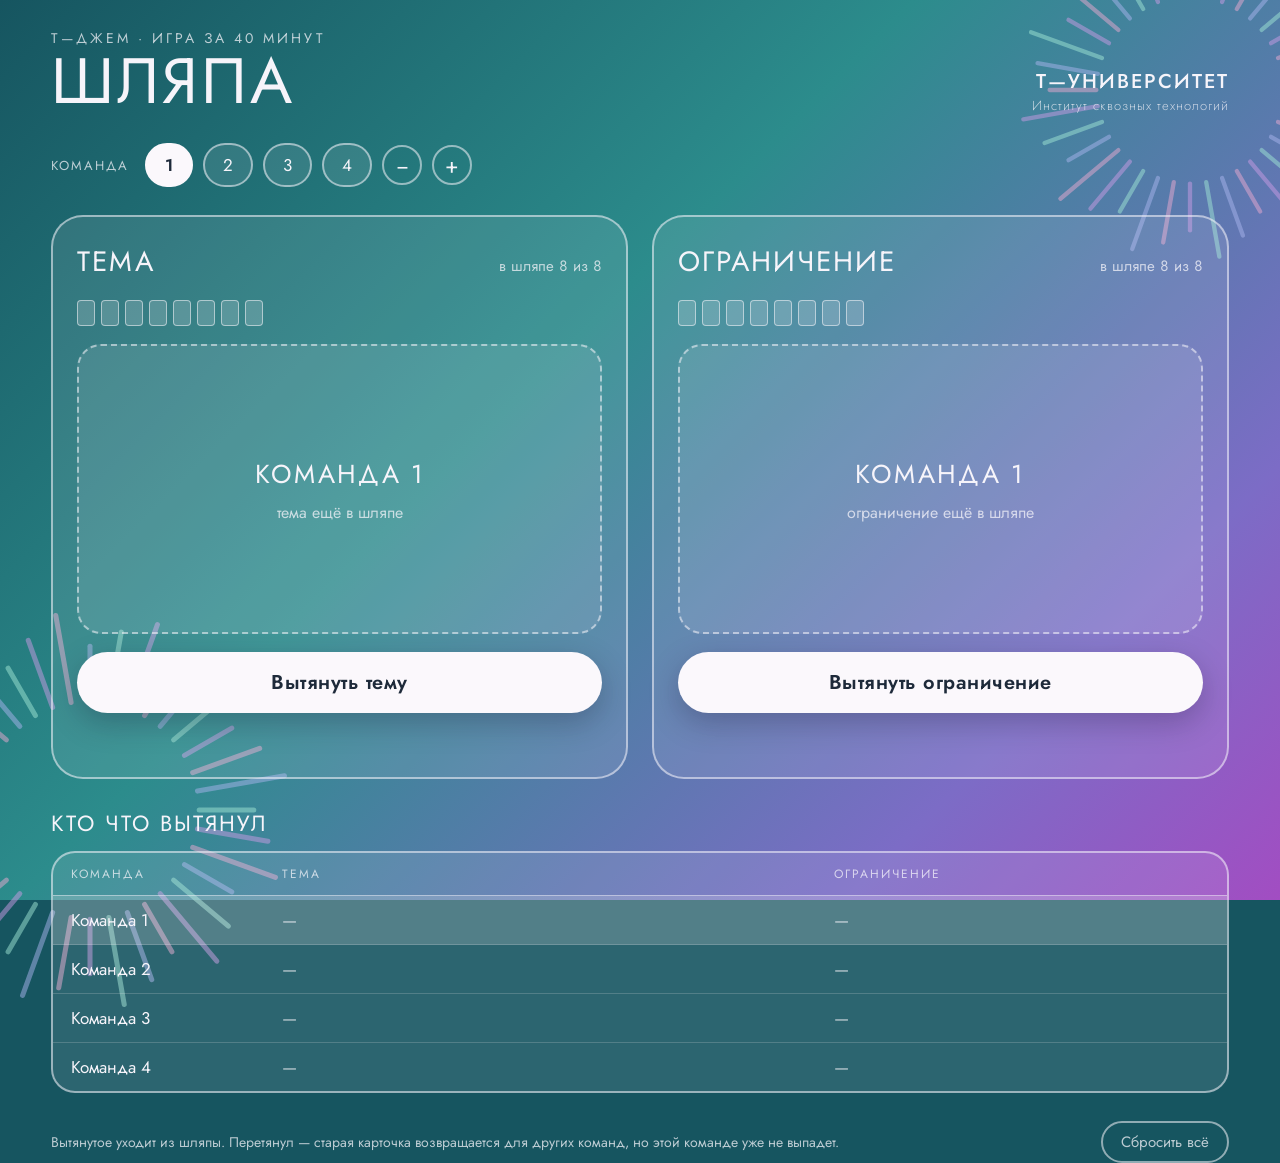
==== hat.html @ 406f6e17 "Rewrite themes as open story hooks, make audience vote verbal" ====
<!doctype html>
<html lang="ru">
<head>
<meta charset="utf-8">
<meta name="viewport" content="width=device-width, initial-scale=1, viewport-fit=cover">
<title>Шляпа Т—ДЖЕМа</title>
<link rel="stylesheet" href="https://fonts.googleapis.com/css2?family=Jost:wght@300..700&display=swap">
<style>
/* Layout: projector-first single screen. Team rail on top, two "hats" side by side, team board below. One deliberate dark look in Т—Университет gradients. */
:root {
  --bg-a: #165560; --bg-b: #2C8C8C; --bg-c: #7C6CC6; --bg-d: #A24DC2;
  --ink: #F6F4FA; --ink-soft: rgba(246,244,250,.74); --line: rgba(246,244,250,.55);
  --glass: rgba(246,244,250,.10); --glass-strong: rgba(246,244,250,.18);
  --mint: #9FE6D4; --card: #FBF8FC; --card-ink: #1E2A3A; --card-soft: #4A5568;
  --theme-band: linear-gradient(135deg, #165560 0%, #2C8C8C 100%);
  --twist-band: linear-gradient(120deg, #3E9F95 0%, #7C6CC6 55%, #A24DC2 100%);
  --joker-band: linear-gradient(135deg, #9E4380 0%, #C47AAE 100%);
  --font: 'Jost', 'Trebuchet MS', Arial, sans-serif;
  color-scheme: dark;
}
html, body { height: 100%; }
body {
  background: linear-gradient(135deg, var(--bg-a) 0%, var(--bg-b) 42%, var(--bg-c) 80%, var(--bg-d) 100%) fixed, var(--bg-a);
  color: var(--ink); font-family: var(--font); font-size: 18px;
  padding-inline: clamp(16px, 4vw, 56px); padding-block: 28px 40px;
  overflow-x: hidden; position: relative;
}
.rays { position: fixed; pointer-events: none; opacity: .5; z-index: 0; }
.rays.r1 { right: -90px; top: -90px; width: 360px; }
.rays.r2 { left: -120px; bottom: -120px; width: 420px; }
.wrap { position: relative; z-index: 1; max-width: 1400px; margin-inline: auto; display: flex; flex-direction: column; gap: 28px; }

header { display: flex; flex-wrap: wrap; align-items: flex-end; justify-content: space-between; gap: 16px; }
.brand small { display: block; font-size: 14px; letter-spacing: 3px; text-transform: uppercase; color: var(--ink-soft); }
.brand h1 { font-size: clamp(36px, 5vw, 64px); font-weight: 400; letter-spacing: 3px; text-transform: uppercase; line-height: 1.05; text-wrap: balance; }
.wordmark { font-size: 20px; letter-spacing: 2px; font-weight: 500; text-align: right; }
.wordmark span { display: block; font-size: 13px; font-weight: 300; letter-spacing: 1px; color: var(--ink-soft); }

.rail { display: flex; flex-wrap: wrap; align-items: center; gap: 10px; }
.rail .label { font-size: 13px; letter-spacing: 2px; text-transform: uppercase; color: var(--ink-soft); margin-right: 6px; }
button { font: inherit; color: inherit; cursor: pointer; }
button:focus-visible { outline: 3px solid var(--mint); outline-offset: 3px; }
.chip { border: 2px solid var(--line); background: var(--glass); border-radius: 999px; padding: 8px 18px; font-size: 17px; transition: background .2s, color .2s; }
.chip[aria-pressed="true"] { background: var(--card); color: var(--card-ink); border-color: var(--card); font-weight: 600; }
.chip .tick { color: var(--mint); margin-left: 6px; }
.chip[aria-pressed="true"] .tick { color: #2C8C8C; }
.step { width: 40px; height: 40px; border-radius: 50%; border: 2px solid var(--line); background: transparent; font-size: 22px; line-height: 1; }
.step:disabled { opacity: .35; cursor: default; }

.hats { display: grid; grid-template-columns: repeat(auto-fit, minmax(min(100%, 420px), 1fr)); gap: 24px; }
.hat { border: 2px solid var(--line); background: var(--glass); border-radius: 32px; padding: 24px; display: flex; flex-direction: column; gap: 18px; min-width: 0; }
.hat-head { display: flex; justify-content: space-between; align-items: baseline; gap: 12px; flex-wrap: wrap; }
.hat-head h2 { font-size: 28px; font-weight: 400; letter-spacing: 2px; text-transform: uppercase; }
.left { font-size: 15px; color: var(--ink-soft); font-variant-numeric: tabular-nums; }
.pile { display: flex; gap: 6px; flex-wrap: wrap; }
.pile i { width: 18px; height: 26px; border-radius: 4px; border: 1.5px solid var(--line); background: var(--glass-strong); transition: opacity .3s, transform .3s; }
.pile i.out { opacity: .15; transform: translateY(4px); }

.stage { perspective: 1400px; min-height: 290px; display: grid; }
.card { position: relative; transform-style: preserve-3d; transition: transform .7s cubic-bezier(.2,.8,.2,1); border-radius: 24px; min-height: 290px; }
.card.flipped { transform: rotateY(180deg); }
.face { position: absolute; inset: 0; backface-visibility: hidden; -webkit-backface-visibility: hidden; border-radius: 24px; overflow: hidden; display: flex; flex-direction: column; }
.back { border: 2px dashed var(--line); background: var(--glass); align-items: center; justify-content: center; gap: 8px; text-align: center; padding: 24px; }
.back b { font-size: 26px; font-weight: 400; letter-spacing: 2px; text-transform: uppercase; }
.back span { color: var(--ink-soft); font-size: 16px; }
.back.spinning b { animation: jitter .12s linear infinite; }
.front { transform: rotateY(180deg); background: var(--card); color: var(--card-ink); box-shadow: 0 24px 60px rgba(20,10,40,.35); }
.band { padding: 18px 24px; color: var(--ink); display: flex; flex-direction: column; gap: 6px; }
.band small { font-size: 12px; letter-spacing: 2px; text-transform: uppercase; opacity: .85; }
.band strong { font-size: clamp(22px, 2.4vw, 30px); font-weight: 500; text-transform: uppercase; letter-spacing: .5px; line-height: 1.1; text-wrap: balance; }
.body { padding: 18px 24px 22px; display: flex; flex-direction: column; gap: 10px; flex: 1; }
.body p { font-size: clamp(19px, 1.8vw, 23px); line-height: 1.3; text-wrap: pretty; }
.body .hint { font-size: 15px; color: var(--card-soft); }
.twist .body p { font-size: clamp(26px, 2.8vw, 36px); font-weight: 500; line-height: 1.15; }

.actions { display: flex; gap: 10px; flex-wrap: wrap; }
.draw { flex: 1; min-width: 200px; border: 0; border-radius: 999px; padding: 16px 24px; background: var(--card); color: var(--card-ink); font-size: 20px; font-weight: 600; letter-spacing: .5px; box-shadow: 0 10px 30px rgba(20,10,40,.25); transition: transform .15s; }
.draw:hover:not(:disabled) { transform: translateY(-2px); }
.draw:disabled { opacity: .45; cursor: default; }
.note { min-height: 22px; font-size: 15px; color: var(--mint); }

.board h2 { font-size: 22px; font-weight: 400; letter-spacing: 2px; text-transform: uppercase; margin-bottom: 12px; }
.table-wrap { overflow-x: auto; border: 2px solid var(--line); border-radius: 24px; background: var(--glass); }
table { width: 100%; border-collapse: collapse; min-width: 560px; }
th, td { text-align: left; padding: 12px 18px; font-size: 17px; vertical-align: top; }
th { font-size: 12px; letter-spacing: 2px; text-transform: uppercase; color: var(--ink-soft); font-weight: 400; border-bottom: 1px solid var(--line); }
tbody tr { cursor: pointer; transition: background .2s; }
tbody tr + tr td { border-top: 1px solid rgba(246,244,250,.18); }
tbody tr:hover { background: var(--glass); }
tbody tr.cur { background: var(--glass-strong); }
td.empty { color: var(--ink-soft); }

footer { display: flex; justify-content: space-between; align-items: center; flex-wrap: wrap; gap: 12px; font-size: 14px; color: var(--ink-soft); }
.reset { border: 2px solid var(--line); background: transparent; border-radius: 999px; padding: 8px 18px; font-size: 15px; }
.reset.armed { background: #F6D0E4; color: #5A1F48; border-color: #F6D0E4; font-weight: 600; }

@keyframes jitter { 0% { transform: translateY(-2px) } 50% { transform: translateY(2px) } 100% { transform: translateY(-2px) } }
@media (prefers-reduced-motion: reduce) { .card { transition: none; } .back.spinning b { animation: none; } }
</style>
<style>*{box-sizing:border-box;margin:0;padding:0}[hidden]{display:none!important}</style>
</head>
<body>

<svg class="rays r1" viewBox="-100 -100 200 200" aria-hidden="true"></svg>
<svg class="rays r2" viewBox="-100 -100 200 200" aria-hidden="true"></svg>

<div class="wrap">
  <header>
    <div class="brand"><small>Т—ДЖЕМ · игра за 40 минут</small><h1>Шляпа</h1></div>
    <div class="wordmark">Т—УНИВЕРСИТЕТ<span>Институт сквозных технологий</span></div>
  </header>

  <div class="rail" id="rail" aria-label="Команды"></div>

  <section class="hats">
    <div class="hat" id="hat-theme"></div>
    <div class="hat" id="hat-twist"></div>
  </section>

  <section class="board">
    <h2>Кто что вытянул</h2>
    <div class="table-wrap"><table><thead><tr><th style="width:18%">Команда</th><th style="width:47%">Тема</th><th>Ограничение</th></tr></thead><tbody id="rows"></tbody></table></div>
  </section>

  <footer>
    <span>Вытянутое уходит из шляпы. Перетянул — старая карточка возвращается для других команд, но этой команде уже не выпадет.</span>
    <button class="reset" id="reset">Сбросить всё</button>
  </footer>
</div>

<script>
const KINDS = {
  theme: {
    title: 'Тема', verb: 'тему', band: 'var(--theme-band)', small: 'Кейс',
    items: [
      {"t": "Беспилотные системы", "d": "Небо над городом принадлежит дронам. Однажды один из них перестал слушаться.", "h": "Кто им управляет и что игрок должен исправить?"},
      {"t": "Цифровое строительство", "d": "Город, который строится сам. Игрок — инженер, который учится с ним договариваться.", "h": "Как город показывает, что ему плохо?"},
      {"t": "Машинное обучение и ИИ", "d": "Ваш напарник — нейросеть, которая учится на каждом вашем ходе. Однажды она играет лучше вас.", "h": "Чему она научилась и что теперь делать игроку?"},
      {"t": "Медиатехнологии", "d": "Одна новость может перевернуть мир. Игрок решает, что и как показать людям.", "h": "Что будет, если показать не то?"},
      {"t": "Web-разработка и дизайн", "d": "Интернет — огромный мир, каждый сайт в нём — отдельная страна. Одна из них сломалась.", "h": "Как выглядит путешествие по сайтам?"},
      {"t": "Международный бизнес", "d": "Ваша маленькая компания выходит на рынок, где у каждой страны свои странные правила.", "h": "Как договориться с тем, кто играет по-другому?"},
      {"t": "Разработка игр", "d": "Вы застряли внутри недоделанной игры. Чтобы выбраться, её нужно доделать изнутри.", "h": "Чего в ней не хватает и кто вам мешает?"},
      {"t": "Джокер", "d": "Любое направление ИСТ — или смесь двух. Придумайте свой мир с нуля.", "h": "Например: дроны + ИИ, умный город + бизнес.", "joker": true}
    ]
  },
  twist: {
    title: 'Ограничение', verb: 'ограничение', band: 'var(--twist-band)', small: 'Твист · 20-я минута',
    items: [
      { t: 'Одна сессия — не дольше 30 секунд' }, { t: 'Играют одной рукой в метро' },
      { t: 'В игре нет ни слова текста' }, { t: 'Только кооператив на двоих' },
      { t: 'Всё управление — одна кнопка' }, { t: 'Главный герой — не человек' },
      { t: 'Игрок не может проиграть' }, { t: 'Всё происходит в одной комнате' }
    ]
  }
};
const KEY = 'tjam-hat-v1';
const MIN_T = 2, MAX_T = 8;
const reduced = matchMedia('(prefers-reduced-motion: reduce)').matches;

let S = load() || fresh(4);
let busy = false;

function fresh(n) { return { n, cur: 0, held: { theme: {}, twist: {} }, rejected: { theme: {}, twist: {} } }; }
function load() { try { const s = JSON.parse(localStorage.getItem(KEY)); return s && s.held ? s : null; } catch { return null; } }
function save() { try { localStorage.setItem(KEY, JSON.stringify(S)); } catch {} }

// What is physically in the hat: everything no team currently holds.
function inHat(kind) { const held = new Set(Object.values(S.held[kind])); return KINDS[kind].items.map((_, i) => i).filter(i => !held.has(i)); }
// What this team may draw: in the hat, minus what it already rejected.
function poolFor(kind, team) { const rej = new Set(S.rejected[kind][team] || []); return inHat(kind).filter(i => !rej.has(i)); }

function rays(svg) {
  const cols = ['#9FE6D4', '#C99BE4', '#E9A9D0', '#A7B4EC'];
  let out = '';
  for (let k = 0; k < 36; k++) {
    const a = k / 36 * Math.PI * 2, r1 = 52, r2 = 52 + 26 + (k % 3) * 8;
    out += `<line x1="${(Math.cos(a) * r1).toFixed(1)}" y1="${(Math.sin(a) * r1).toFixed(1)}" x2="${(Math.cos(a) * r2).toFixed(1)}" y2="${(Math.sin(a) * r2).toFixed(1)}" stroke="${cols[k % 4]}" stroke-width="2.4" stroke-linecap="round"/>`;
  }
  svg.innerHTML = out;
}
document.querySelectorAll('.rays').forEach(rays);

function esc(s) { return s.replace(/[&<>"]/g, c => ({ '&': '&amp;', '<': '&lt;', '>': '&gt;', '"': '&quot;' }[c])); }

function frontHTML(kind, idx) {
  const K = KINDS[kind], it = K.items[idx];
  const band = it.joker ? 'var(--joker-band)' : K.band;
  if (kind === 'theme') return `<div class="band" style="background:${band}"><small>${K.small}</small><strong>${esc(it.t)}</strong></div><div class="body"><p>${esc(it.d)}</p><p class="hint">${esc(it.h)}</p></div>`;
  return `<div class="band" style="background:${band}"><small>${K.small}</small><strong>Ограничение</strong></div><div class="body"><p>${esc(it.t)}</p><p class="hint">Встройте его в игру. Обыграли — +2 балла.</p></div>`;
}

function renderHat(kind) {
  const K = KINDS[kind], box = document.getElementById('hat-' + kind);
  const mine = S.held[kind][S.cur];
  const hat = new Set(inHat(kind));
  const pool = poolFor(kind, S.cur);
  const pile = K.items.map((_, i) => `<i class="${hat.has(i) ? '' : 'out'}"></i>`).join('');
  const label = mine == null ? `Вытянуть ${K.verb}` : `Перетянуть ${K.verb}`;
  box.innerHTML = `
    <div class="hat-head"><h2>${K.title}</h2><span class="left">в шляпе ${hat.size} из ${K.items.length}</span></div>
    <div class="pile" aria-hidden="true">${pile}</div>
    <div class="stage"><div class="card ${mine != null ? 'flipped' : ''}" id="card-${kind}">
      <div class="face back"><b>Команда ${S.cur + 1}</b><span>${K.title.toLowerCase()} ещё в шляпе</span></div>
      <div class="face front ${kind}">${mine != null ? frontHTML(kind, mine) : ''}</div>
    </div></div>
    <div class="actions"><button class="draw" id="draw-${kind}" ${pool.length && !busy ? '' : 'disabled'}>${label}</button></div>
    <div class="note" id="note-${kind}" role="status">${pool.length ? '' : 'Для этой команды в шляпе больше ничего нет'}</div>`;
  box.querySelector('.draw').addEventListener('click', () => draw(kind));
}

function renderRail() {
  const rail = document.getElementById('rail');
  let h = '<span class="label">Команда</span>';
  for (let t = 0; t < S.n; t++) {
    const done = S.held.theme[t] != null;
    h += `<button class="chip" aria-pressed="${t === S.cur}" data-t="${t}">${t + 1}${done ? '<span class="tick">●</span>' : ''}</button>`;
  }
  h += `<button class="step" id="minus" aria-label="Убрать команду" ${S.n <= MIN_T || busy ? 'disabled' : ''}>−</button><button class="step" id="plus" aria-label="Добавить команду" ${S.n >= MAX_T || busy ? 'disabled' : ''}>+</button>`;
  rail.innerHTML = h;
  rail.querySelectorAll('.chip').forEach(b => b.addEventListener('click', () => select(+b.dataset.t)));
  rail.querySelector('#minus').addEventListener('click', () => setCount(S.n - 1));
  rail.querySelector('#plus').addEventListener('click', () => setCount(S.n + 1));
}

function renderRows() {
  let h = '';
  for (let t = 0; t < S.n; t++) {
    const th = S.held.theme[t], tw = S.held.twist[t];
    h += `<tr class="${t === S.cur ? 'cur' : ''}" data-t="${t}"><td>Команда ${t + 1}</td>
      <td class="${th == null ? 'empty' : ''}">${th == null ? '—' : esc(KINDS.theme.items[th].t)}</td>
      <td class="${tw == null ? 'empty' : ''}">${tw == null ? '—' : esc(KINDS.twist.items[tw].t)}</td></tr>`;
  }
  const body = document.getElementById('rows');
  body.innerHTML = h;
  body.querySelectorAll('tr').forEach(r => r.addEventListener('click', () => select(+r.dataset.t)));
}

function render() { renderRail(); renderHat('theme'); renderHat('twist'); renderRows(); }

function select(t) { if (busy) return; S.cur = t; save(); render(); }

function setCount(n) {
  if (busy || n < MIN_T || n > MAX_T) return;
  // Removed teams put their cards back into the hat.
  for (const kind of ['theme', 'twist']) for (let t = n; t < S.n; t++) { delete S.held[kind][t]; delete S.rejected[kind][t]; }
  S.n = n; if (S.cur >= n) S.cur = n - 1; save(); render();
}

function draw(kind) {
  if (busy) return;
  const team = S.cur, pool = poolFor(kind, team);
  if (!pool.length) return;
  const pick = pool[Math.floor(Math.random() * pool.length)];
  const old = S.held[kind][team];
  busy = true;
  render();

  const card = document.getElementById('card-' + kind);
  const back = card.querySelector('.back');
  const label = back.querySelector('b');
  const finish = () => {
    if (old != null) (S.rejected[kind][team] ||= []).push(old);
    S.held[kind][team] = pick;
    save();
    card.querySelector('.front').innerHTML = frontHTML(kind, pick);
    back.classList.remove('spinning');
    requestAnimationFrame(() => card.classList.add('flipped'));
    setTimeout(() => { busy = false; render(); }, reduced ? 0 : 750);
  };

  if (old != null) card.classList.remove('flipped');
  if (reduced) return finish();

  // Rummage in the hat: names flicker fast, then slow down before the reveal.
  back.classList.add('spinning');
  back.querySelector('span').textContent = 'тянем из шляпы…';
  const names = pool.length > 1 ? pool : KINDS[kind].items.map((_, i) => i);
  let step = 0, delay = 60;
  const tick = () => {
    const i = names[(step + Math.floor(Math.random() * names.length)) % names.length];
    const it = KINDS[kind].items[i];
    label.textContent = it.t;
    step++; delay *= 1.13;
    if (delay < 420) setTimeout(tick, delay); else setTimeout(finish, 250);
  };
  setTimeout(tick, old != null ? 450 : 0);
}

const resetBtn = document.getElementById('reset');
let armTimer;
resetBtn.addEventListener('click', () => {
  if (busy) return;
  if (!resetBtn.classList.contains('armed')) {
    resetBtn.classList.add('armed'); resetBtn.textContent = 'Точно сбросить? Нажмите ещё раз';
    armTimer = setTimeout(() => { resetBtn.classList.remove('armed'); resetBtn.textContent = 'Сбросить всё'; }, 3000);
    return;
  }
  clearTimeout(armTimer);
  S = fresh(S.n); save(); render();
  resetBtn.classList.remove('armed'); resetBtn.textContent = 'Сбросить всё';
});

render();
</script>
</body>
</html>
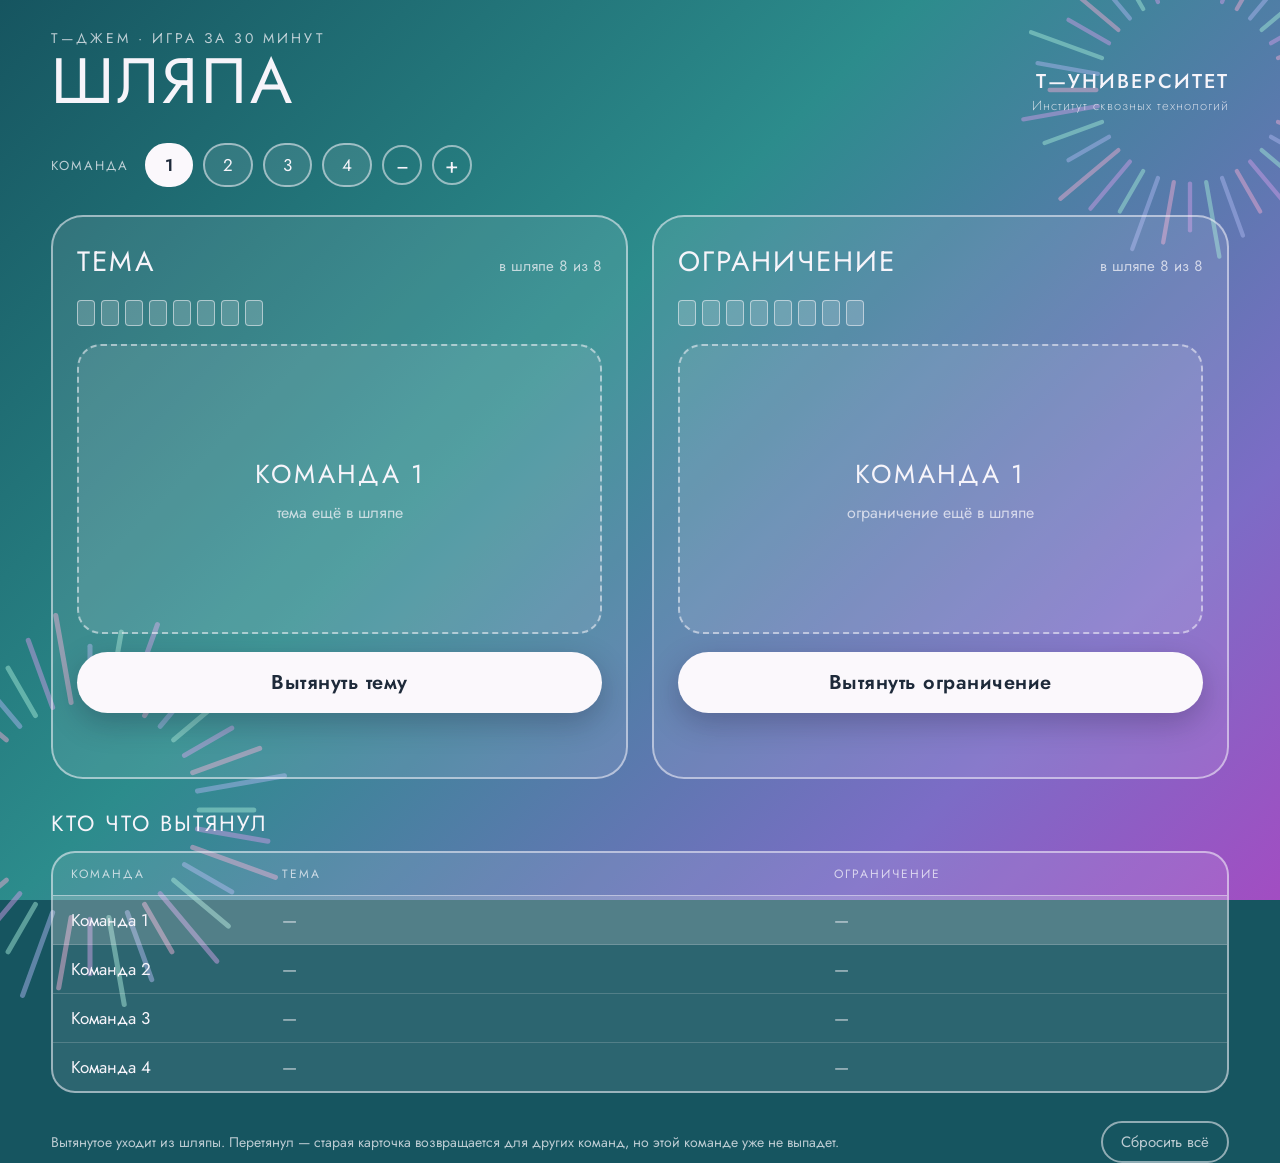
==== commit 3c7e6d78: "Update remaining 40-minute mentions" ====
--- a/hat.html
+++ b/hat.html
@@ -94,6 +94,12 @@
 .reset { border: 2px solid var(--line); background: transparent; border-radius: 999px; padding: 8px 18px; font-size: 15px; }
 .reset.armed { background: #F6D0E4; color: #5A1F48; border-color: #F6D0E4; font-weight: 600; }
 
+.theme-front .band { padding: 12px 24px; }
+.theme-front .body { justify-content: center; gap: 16px; padding: 20px 24px 26px; }
+.theme-front .big { font-size: clamp(40px, 5vw, 76px); font-weight: 500; line-height: 1.02; text-transform: uppercase; letter-spacing: 1px; text-wrap: balance; color: #165560; }
+.theme-front.joker .big { color: #9E4380; }
+.theme-front .ex { font-size: clamp(17px, 1.6vw, 21px); color: var(--card-soft); letter-spacing: .5px; }
+
 @keyframes jitter { 0% { transform: translateY(-2px) } 50% { transform: translateY(2px) } 100% { transform: translateY(-2px) } }
 @media (prefers-reduced-motion: reduce) { .card { transition: none; } .back.spinning b { animation: none; } }
 </style>
@@ -106,7 +112,7 @@
 
 <div class="wrap">
   <header>
-    <div class="brand"><small>Т—ДЖЕМ · игра за 40 минут</small><h1>Шляпа</h1></div>
+    <div class="brand"><small>Т—ДЖЕМ · игра за 30 минут</small><h1>Шляпа</h1></div>
     <div class="wordmark">Т—УНИВЕРСИТЕТ<span>Институт сквозных технологий</span></div>
   </header>
 
@@ -131,16 +137,16 @@
 <script>
 const KINDS = {
   theme: {
-    title: 'Тема', verb: 'тему', band: 'var(--theme-band)', small: 'Кейс',
+    title: 'Тема', verb: 'тему', band: 'var(--theme-band)', small: 'Тема',
     items: [
-      {"t": "Беспилотные системы", "d": "Небо над городом принадлежит дронам. Однажды один из них перестал слушаться.", "h": "Кто им управляет и что игрок должен исправить?"},
-      {"t": "Цифровое строительство", "d": "Город, который строится сам. Игрок — инженер, который учится с ним договариваться.", "h": "Как город показывает, что ему плохо?"},
-      {"t": "Машинное обучение и ИИ", "d": "Ваш напарник — нейросеть, которая учится на каждом вашем ходе. Однажды она играет лучше вас.", "h": "Чему она научилась и что теперь делать игроку?"},
-      {"t": "Медиатехнологии", "d": "Одна новость может перевернуть мир. Игрок решает, что и как показать людям.", "h": "Что будет, если показать не то?"},
-      {"t": "Web-разработка и дизайн", "d": "Интернет — огромный мир, каждый сайт в нём — отдельная страна. Одна из них сломалась.", "h": "Как выглядит путешествие по сайтам?"},
-      {"t": "Международный бизнес", "d": "Ваша маленькая компания выходит на рынок, где у каждой страны свои странные правила.", "h": "Как договориться с тем, кто играет по-другому?"},
-      {"t": "Разработка игр", "d": "Вы застряли внутри недоделанной игры. Чтобы выбраться, её нужно доделать изнутри.", "h": "Чего в ней не хватает и кто вам мешает?"},
-      {"t": "Джокер", "d": "Любое направление ИСТ — или смесь двух. Придумайте свой мир с нуля.", "h": "Например: дроны + ИИ, умный город + бизнес.", "joker": true}
+      {"t": "Взгляд сверху", "dir": "Беспилотные системы", "ex": "дроны · птицы · шпионы"},
+      {"t": "Живой город", "dir": "Цифровое строительство", "ex": "стройка · соседи · умный дом"},
+      {"t": "Он учится", "dir": "Машинное обучение и ИИ", "ex": "питомец · соперник · робот"},
+      {"t": "Одна новость", "dir": "Медиатехнологии", "ex": "блогер · сенсация · фейк"},
+      {"t": "Ссылка в другой мир", "dir": "Web-разработка и дизайн", "ex": "портал · браузер · лабиринт"},
+      {"t": "Чужие правила", "dir": "Международный бизнес", "ex": "путешествие · торговля · инопланетяне"},
+      {"t": "Игра внутри игры", "dir": "Разработка игр", "ex": "баг · разработчик · NPC"},
+      {"t": "Своя тема", "dir": "Джокер", "joker": true, "ex": "любое направление ИСТ · смесь двух"}
     ]
   },
   twist: {
@@ -185,7 +191,7 @@
 function frontHTML(kind, idx) {
   const K = KINDS[kind], it = K.items[idx];
   const band = it.joker ? 'var(--joker-band)' : K.band;
-  if (kind === 'theme') return `<div class="band" style="background:${band}"><small>${K.small}</small><strong>${esc(it.t)}</strong></div><div class="body"><p>${esc(it.d)}</p><p class="hint">${esc(it.h)}</p></div>`;
+  if (kind === 'theme') return `<div class="band" style="background:${band}"><small>Тема · ${esc(it.dir)}</small></div><div class="body"><strong class="big">${esc(it.t)}</strong><span class="ex">${esc(it.ex)}</span></div>`;
   return `<div class="band" style="background:${band}"><small>${K.small}</small><strong>Ограничение</strong></div><div class="body"><p>${esc(it.t)}</p><p class="hint">Встройте его в игру. Обыграли — +2 балла.</p></div>`;
 }
 
@@ -201,7 +207,7 @@
     <div class="pile" aria-hidden="true">${pile}</div>
     <div class="stage"><div class="card ${mine != null ? 'flipped' : ''}" id="card-${kind}">
       <div class="face back"><b>Команда ${S.cur + 1}</b><span>${K.title.toLowerCase()} ещё в шляпе</span></div>
-      <div class="face front ${kind}">${mine != null ? frontHTML(kind, mine) : ''}</div>
+      <div class="face front ${kind}${kind === 'theme' ? ' theme-front' + (mine != null && KINDS.theme.items[mine].joker ? ' joker' : '') : ''}">${mine != null ? frontHTML(kind, mine) : ''}</div>
     </div></div>
     <div class="actions"><button class="draw" id="draw-${kind}" ${pool.length && !busy ? '' : 'disabled'}>${label}</button></div>
     <div class="note" id="note-${kind}" role="status">${pool.length ? '' : 'Для этой команды в шляпе больше ничего нет'}</div>`;
@@ -263,6 +269,7 @@
     S.held[kind][team] = pick;
     save();
     card.querySelector('.front').innerHTML = frontHTML(kind, pick);
+    if (kind === 'theme') card.querySelector('.front').className = 'face front theme theme-front' + (KINDS.theme.items[pick].joker ? ' joker' : '');
     back.classList.remove('spinning');
     requestAnimationFrame(() => card.classList.add('flipped'));
     setTimeout(() => { busy = false; render(); }, reduced ? 0 : 750);
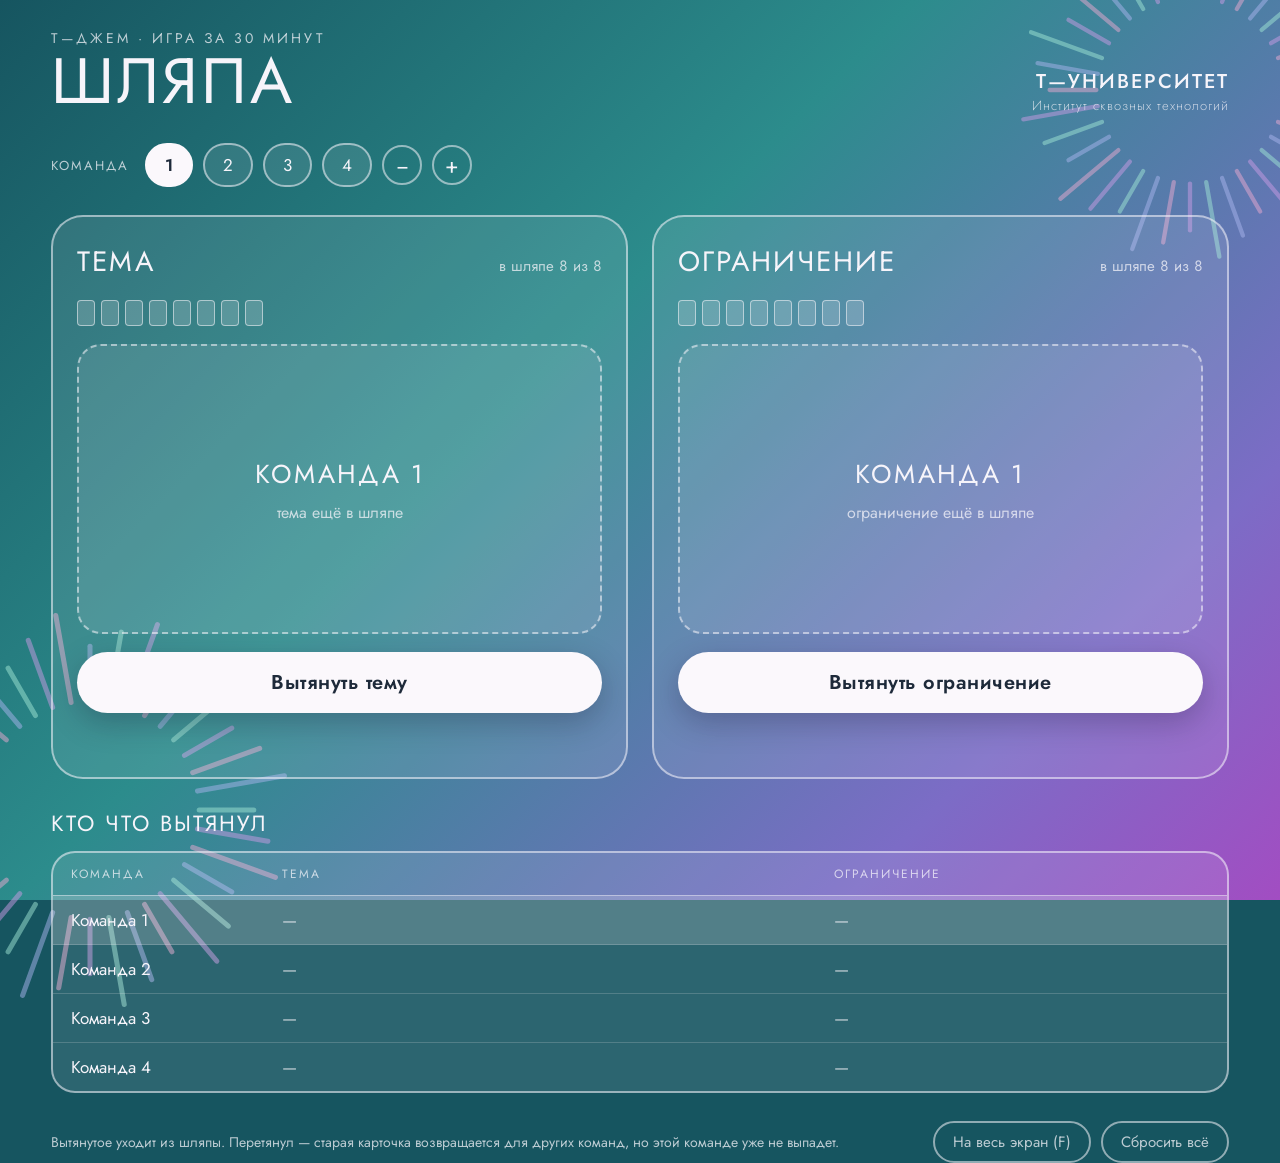
==== commit a7e7e1b5: "Add fullscreen button to hat" ====
--- a/hat.html
+++ b/hat.html
@@ -130,7 +130,7 @@
 
   <footer>
     <span>Вытянутое уходит из шляпы. Перетянул — старая карточка возвращается для других команд, но этой команде уже не выпадет.</span>
-    <button class="reset" id="reset">Сбросить всё</button>
+    <span style="display:flex;gap:10px;flex-wrap:wrap"><button class="reset" id="full">На весь экран (F)</button><button class="reset" id="reset">Сбросить всё</button></span>
   </footer>
 </div>
 
@@ -307,6 +307,15 @@
   resetBtn.classList.remove('armed'); resetBtn.textContent = 'Сбросить всё';
 });
 
+const fullBtn = document.getElementById('full');
+function toggleFull() {
+  const p = document.fullscreenElement ? document.exitFullscreen() : document.documentElement.requestFullscreen?.();
+  p?.catch?.(() => {});
+}
+fullBtn.addEventListener('click', toggleFull);
+document.addEventListener('fullscreenchange', () => { fullBtn.textContent = document.fullscreenElement ? 'Выйти из полного экрана' : 'На весь экран (F)'; });
+document.addEventListener('keydown', e => { if ((e.key === 'f' || e.key === 'F' || e.key === 'а' || e.key === 'А') && !e.metaKey && !e.ctrlKey) toggleFull(); });
+
 render();
 </script>
 </body>
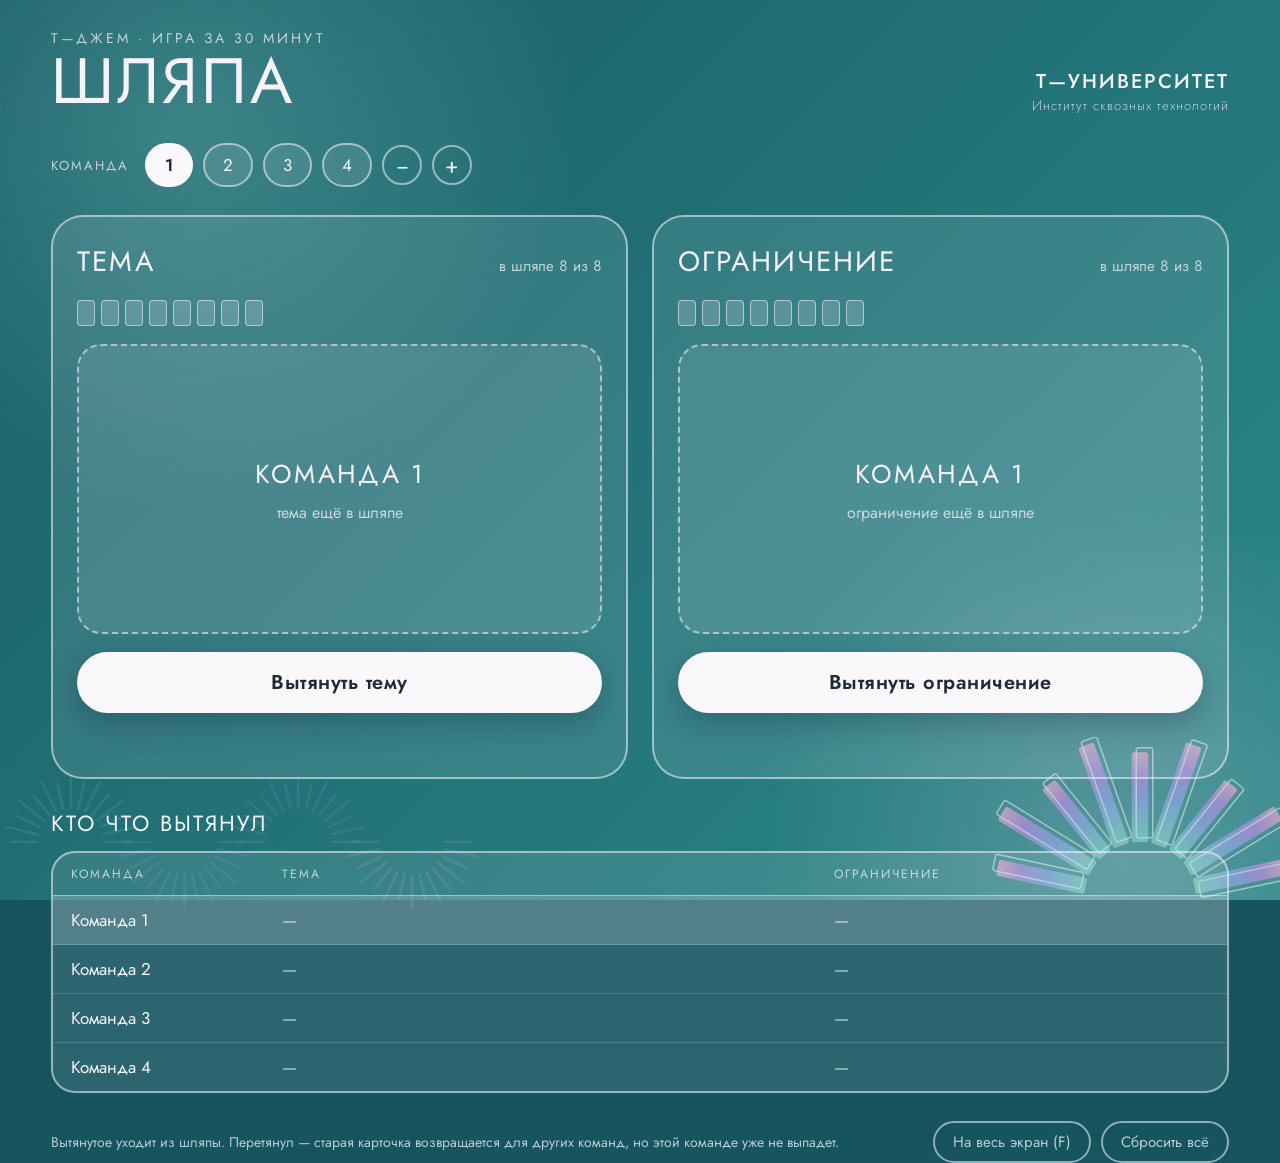
==== commit a3d2a1d8: "Ambient motion in hat and timer, fix invisible draw lines" ====
--- a/hat.html
+++ b/hat.html
@@ -5,9 +5,11 @@
 <meta name="viewport" content="width=device-width, initial-scale=1, viewport-fit=cover">
 <title>Шляпа Т—ДЖЕМа</title>
 <link rel="stylesheet" href="https://fonts.googleapis.com/css2?family=Jost:wght@300..700&display=swap">
+<link rel="stylesheet" href="assets/motion.css">
+<script src="assets/motion.js"></script>
 <style>
 /* Layout: projector-first single screen. Team rail on top, two "hats" side by side, team board below. One deliberate dark look in Т—Университет gradients. */
-:root {
+:root { --motion-bg: linear-gradient(135deg, #165560 0%, #2C8C8C 42%, #7C6CC6 80%, #A24DC2 100%);
   --bg-a: #165560; --bg-b: #2C8C8C; --bg-c: #7C6CC6; --bg-d: #A24DC2;
   --ink: #F6F4FA; --ink-soft: rgba(246,244,250,.74); --line: rgba(246,244,250,.55);
   --glass: rgba(246,244,250,.10); --glass-strong: rgba(246,244,250,.18);
@@ -107,8 +109,6 @@
 </head>
 <body>
 
-<svg class="rays r1" viewBox="-100 -100 200 200" aria-hidden="true"></svg>
-<svg class="rays r2" viewBox="-100 -100 200 200" aria-hidden="true"></svg>
 
 <div class="wrap">
   <header>
@@ -150,7 +150,7 @@
     ]
   },
   twist: {
-    title: 'Ограничение', verb: 'ограничение', band: 'var(--twist-band)', small: 'Твист · 20-я минута',
+    title: 'Ограничение', verb: 'ограничение', band: 'var(--twist-band)', small: 'Твист · 15-я минута',
     items: [
       { t: 'Одна сессия — не дольше 30 секунд' }, { t: 'Играют одной рукой в метро' },
       { t: 'В игре нет ни слова текста' }, { t: 'Только кооператив на двоих' },
@@ -184,7 +184,6 @@
   }
   svg.innerHTML = out;
 }
-document.querySelectorAll('.rays').forEach(rays);
 
 function esc(s) { return s.replace(/[&<>"]/g, c => ({ '&': '&amp;', '<': '&lt;', '>': '&gt;', '"': '&quot;' }[c])); }
 
@@ -316,6 +315,7 @@
 document.addEventListener('fullscreenchange', () => { fullBtn.textContent = document.fullscreenElement ? 'Выйти из полного экрана' : 'На весь экран (F)'; });
 document.addEventListener('keydown', e => { if ((e.key === 'f' || e.key === 'F' || e.key === 'а' || e.key === 'А') && !e.metaKey && !e.ctrlKey) toggleFull(); });
 
+motion({ fan: 'right:-10px;bottom:-10px;width:300px;height:173px;opacity:.7', wave: 'left:-30px;bottom:-30px;width:520px;height:170px;opacity:.7' });
 render();
 </script>
 </body>
--- a/assets/motion.css
+++ b/assets/motion.css
@@ -0,0 +1,15 @@
+/* Shared ambient motion for hat.html and timer.html (same look as slides.html) */
+.motion-bg { position: fixed; inset: 0; z-index: -1; pointer-events: none; overflow: hidden; }
+.motion-bg::before { content: ''; position: absolute; inset: -20%; background: inherit; background-image: var(--motion-bg); background-size: 220% 220%; animation: m-drift 24s ease-in-out infinite alternate; }
+.m-orb { position: absolute; border-radius: 50%; mix-blend-mode: screen; opacity: .5; animation: m-orb 22s ease-in-out infinite alternate; }
+.m-orb.o1 { width: 70vmax; height: 70vmax; left: -20vmax; top: -25vmax; background: radial-gradient(circle, rgba(159,230,212,.45) 0%, rgba(159,230,212,0) 60%); }
+.m-orb.o2 { width: 65vmax; height: 65vmax; right: -20vmax; bottom: -28vmax; background: radial-gradient(circle, rgba(233,169,208,.45) 0%, rgba(233,169,208,0) 60%); animation-duration: 28s; animation-direction: alternate-reverse; }
+.m-fan, .m-wave { position: fixed; pointer-events: none; z-index: 0; }
+.m-fan .bar { transform-box: fill-box; transform-origin: 0% 50%; animation: m-bloom .9s cubic-bezier(.2,1.35,.4,1) var(--d) both, m-breathe 3.6s ease-in-out calc(var(--d) + 1.2s) infinite alternate; }
+.m-wave line { opacity: .2; animation: m-shimmer 3.2s ease-in-out var(--d) infinite; }
+@keyframes m-drift { from { background-position: 0% 0%; } to { background-position: 100% 100%; } }
+@keyframes m-orb { from { transform: translate(0, 0) scale(1); } to { transform: translate(12vw, 8vh) scale(1.15); } }
+@keyframes m-bloom { from { transform: scaleX(0); opacity: 0; } to { transform: scaleX(1); opacity: 1; } }
+@keyframes m-breathe { from { transform: scaleX(1); opacity: 1; } to { transform: scaleX(.8); opacity: .75; } }
+@keyframes m-shimmer { 0%, 100% { opacity: .2; } 50% { opacity: .95; } }
+@media (prefers-reduced-motion: reduce) { .motion-bg::before, .m-orb, .m-fan .bar, .m-wave line { animation: none !important; } }
